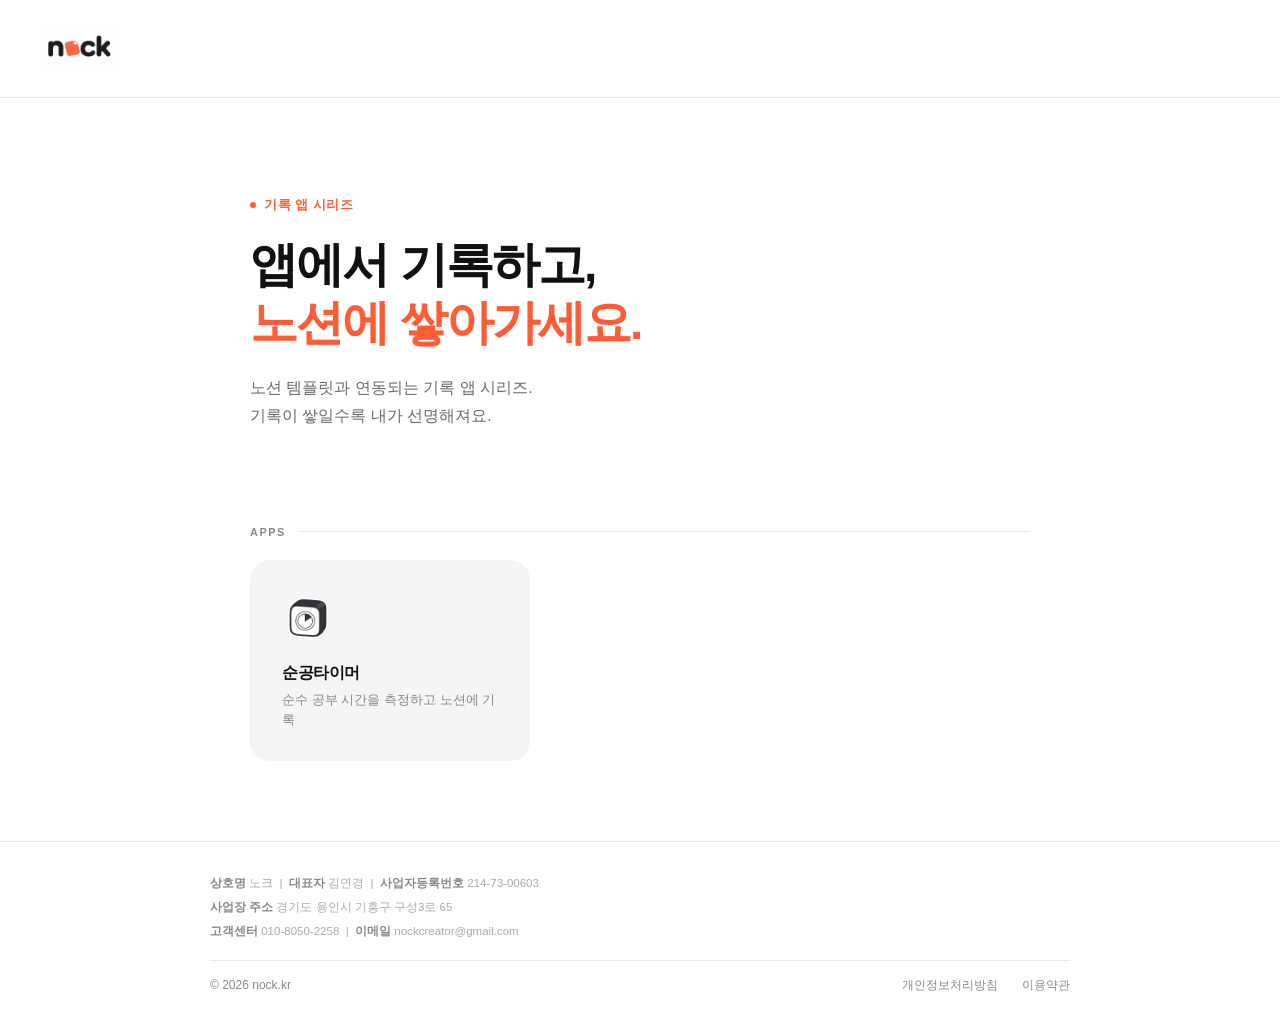
==== index.html @ d2bc4ab3 "feat: Vercel Analytics 스크립트 추가" ====
<!DOCTYPE html>
<html lang="ko">
<head>
  <meta charset="UTF-8">
  <meta name="viewport" content="width=device-width, initial-scale=1.0">
  <title>nock — 기록하고 노션에 쌓아가세요</title>
  <link rel="icon" type="image/png" href="/timer-icon.png">
  <link href="https://hangeul.pstatic.net/hangeul_static/css/nanum-square-round.css" rel="stylesheet">
  <style>

    *, *::before, *::after { box-sizing: border-box; margin: 0; padding: 0; }

    :root {
      --bg: #fff;
      --fg: #111;
      --accent: #FF5C35;
      --gray: #888;
      --border: #e8e8e8;
      --card-bg: #f8f8f8;
    }

    body {
      font-family: 'NanumSquareRound', -apple-system, sans-serif;
      background: var(--bg);
      color: var(--fg);
      min-height: 100vh;
      display: flex;
      flex-direction: column;
    }

    /* ── Header ── */
    header {
      padding: 1.4rem 2.5rem;
      border-bottom: 1px solid var(--border);
      display: flex;
      align-items: center;
      justify-content: space-between;
    }

    .logo {
      text-decoration: none;
      display: flex;
      align-items: center;
    }

    .logo img {
      height: 52px;
      width: auto;
      display: block;
      mix-blend-mode: multiply;
    }

    .header-tag {
      font-size: 0.72rem;
      font-weight: 600;
      color: var(--gray);
      letter-spacing: 0.01em;
    }

    /* ── Main ── */
    main {
      flex: 1;
      max-width: 860px;
      margin: 0 auto;
      width: 100%;
      padding: 6rem 2.5rem 5rem;
    }

    /* ── Hero ── */
    .hero {
      margin-bottom: 6rem;
    }

    .hero-eyebrow {
      display: inline-flex;
      align-items: center;
      gap: 0.5rem;
      font-size: 0.82rem;
      font-weight: 700;
      letter-spacing: 0.04em;
      color: var(--accent);
      margin-bottom: 1.4rem;
    }

    .hero-eyebrow::before {
      content: '';
      display: inline-block;
      width: 6px;
      height: 6px;
      border-radius: 50%;
      background: var(--accent);
    }

    .hero h1 {
      font-size: clamp(2.2rem, 4.5vw, 3rem);
      font-weight: 800;
      letter-spacing: -0.04em;
      line-height: 1.2;
      margin-bottom: 1.4rem;
    }

    @media (max-width: 600px) {
      .hero h1 { font-size: clamp(2.2rem, 8vw, 3rem); }
    }

    .hero h1 .highlight {
      color: var(--accent);
    }

    .hero-desc {
      font-size: 1rem;
      color: #6a6a6a;
      line-height: 1.75;
      max-width: 420px;
    }

    /* ── Section ── */
    .section-header {
      display: flex;
      align-items: center;
      gap: 0.8rem;
      margin-bottom: 1.4rem;
    }

    .section-label {
      font-size: 0.68rem;
      font-weight: 700;
      letter-spacing: 0.14em;
      text-transform: uppercase;
      color: var(--gray);
    }

    .section-line {
      flex: 1;
      height: 1px;
      background: var(--border);
    }

    /* ── Apps Grid ── */
    .apps-grid {
      display: flex;
      flex-wrap: wrap;
      gap: 1rem;
      width: fit-content;
    }

    .app-card {
      flex: 0 0 280px;
      background: #f5f5f5;
      border-radius: 20px;
      padding: 2rem;
      display: flex;
      flex-direction: column;
      gap: 1.2rem;
      transition: background 0.15s;
    }

    .app-card:hover { background: #efefef; }

    .app-icon {
      width: 52px;
      height: 52px;
      object-fit: contain;
      border-radius: 12px;
    }

    .app-info { display: flex; flex-direction: column; gap: 0.35rem; }

    .app-name {
      font-size: 1rem;
      font-weight: 700;
      letter-spacing: -0.025em;
      color: var(--fg);
    }

    .app-desc {
      font-size: 0.82rem;
      color: var(--gray);
      line-height: 1.5;
    }

    .badge {
      display: inline-block;
      width: fit-content;
      font-size: 0.62rem;
      font-weight: 700;
      letter-spacing: 0.08em;
      text-transform: uppercase;
      padding: 0.22rem 0.65rem;
      border-radius: 99px;
      background: var(--accent);
      color: #fff;
      margin-top: 0.4rem;
    }

    /* ── Footer ── */
    footer {
      border-top: 1px solid var(--border);
      padding: 2rem 2.5rem;
    }

    .footer-biz {
      max-width: 860px;
      margin: 0 auto 1.2rem;
      display: flex;
      flex-direction: column;
      gap: 0.35rem;
    }

    .footer-biz p {
      font-size: 0.72rem;
      color: #aaa;
      line-height: 1.6;
    }

    .footer-biz strong {
      color: #888;
      font-weight: 700;
    }

    .footer-biz a {
      color: #aaa;
      text-decoration: none;
    }

    .footer-biz a:hover { color: var(--fg); }

    .footer-bottom {
      max-width: 860px;
      margin: 0 auto;
      display: flex;
      justify-content: space-between;
      align-items: center;
      flex-wrap: wrap;
      gap: 0.8rem;
      padding-top: 1rem;
      border-top: 1px solid var(--border);
    }

    .footer-bottom p {
      font-size: 0.75rem;
      color: var(--gray);
    }

    .footer-links {
      display: flex;
      gap: 1.5rem;
    }

    .footer-links a {
      font-size: 0.75rem;
      color: var(--gray);
      text-decoration: none;
      transition: color 0.15s;
    }

    .footer-links a:hover { color: var(--fg); }

    @media (max-width: 600px) {
      header, main, footer { padding-left: 1.5rem; padding-right: 1.5rem; }
      main { padding-top: 4rem; padding-bottom: 4rem; }
      .hero { margin-bottom: 4rem; }
    }
  </style>
<script defer src="/_vercel/insights/script.js"></script>
</head>
<body>

  <header>
    <a href="/" class="logo">
      <img src="/nock-logo-concept-4.png" alt="nock">
    </a>
  </header>

  <main>
    <div class="hero">
      <p class="hero-eyebrow">기록 앱 시리즈</p>
      <h1>앱에서 기록하고,<br><span class="highlight">노션에 쌓아가세요.</span></h1>
      <p class="hero-desc">노션 템플릿과 연동되는 기록 앱 시리즈.<br>기록이 쌓일수록 내가 선명해져요.</p>
    </div>

    <div class="section-header">
      <span class="section-label">Apps</span>
      <span class="section-line"></span>
    </div>

    <div class="apps-grid">
      <a href="/timer" class="app-card" style="text-decoration:none;">
        <img class="app-icon" src="/timer-icon.png" alt="노크 순공타이머 아이콘">
        <div class="app-info">
          <p class="app-name">순공타이머</p>
          <p class="app-desc">순수 공부 시간을 측정하고 노션에 기록</p>
        </div>
      </a>
    </div>
  </main>

  <footer>
    <div class="footer-biz">
      <p><strong>상호명</strong> 노크 &nbsp;|&nbsp; <strong>대표자</strong> 김연경 &nbsp;|&nbsp; <strong>사업자등록번호</strong> 214-73-00603</p>
      <p><strong>사업장 주소</strong> 경기도 용인시 기흥구 구성3로 65</p>
      <p><strong>고객센터</strong> 010-8050-2258 &nbsp;|&nbsp; <strong>이메일</strong> <a href="mailto:nockcreator@gmail.com">nockcreator@gmail.com</a></p>
    </div>
    <div class="footer-bottom">
      <p>© 2026 nock.kr</p>
      <nav class="footer-links">
        <a href="/privacy">개인정보처리방침</a>
        <a href="/terms">이용약관</a>
      </nav>
    </div>
  </footer>

</body>
</html>
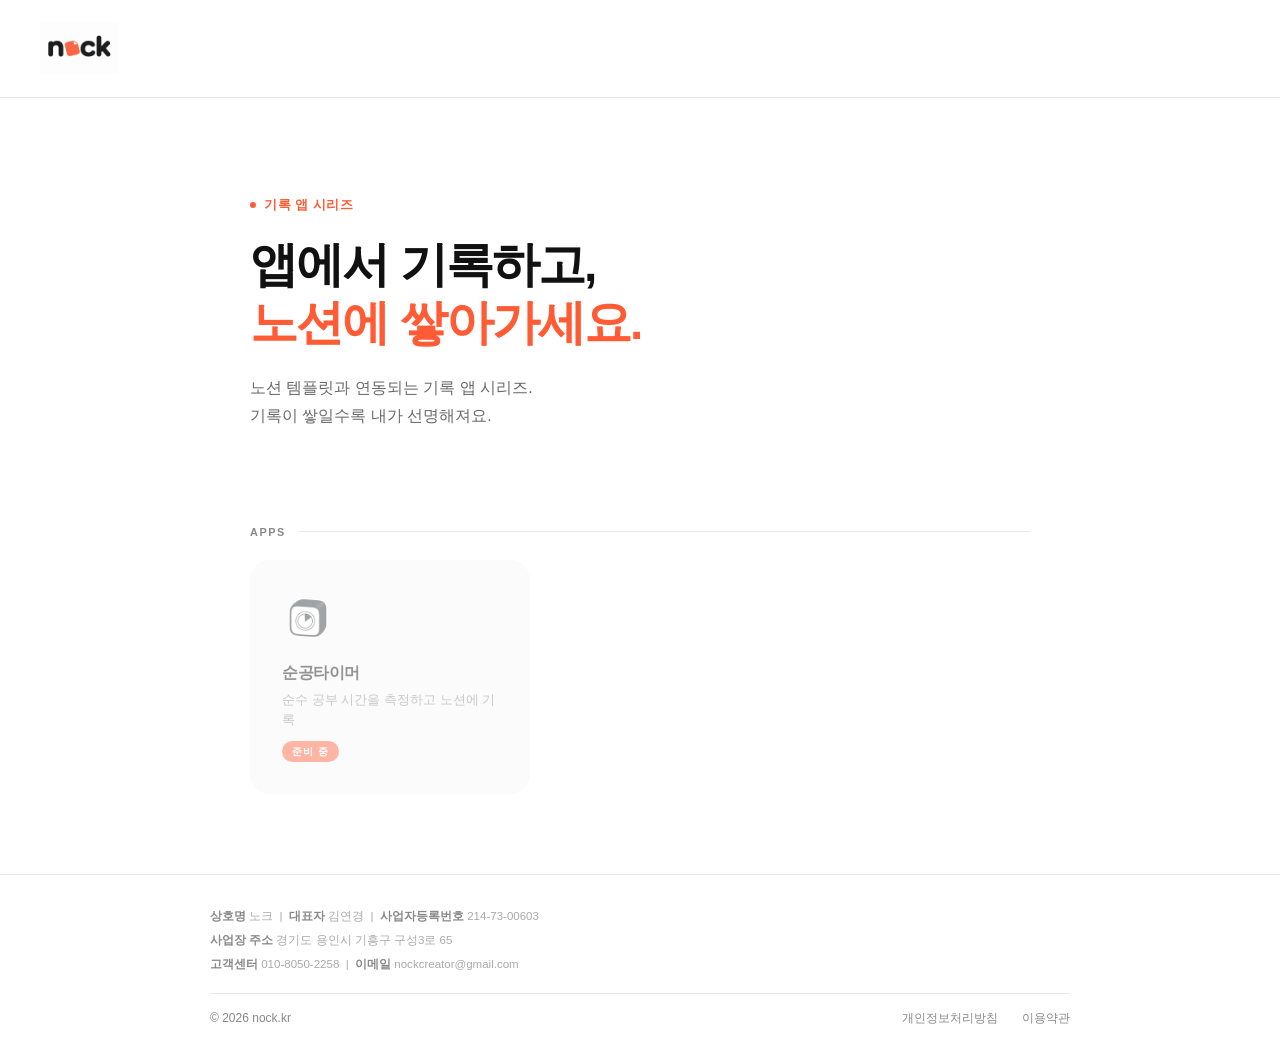
==== commit bbd12fc0: "투두리포트 기준으로 개인정보처리방침·이용약관을 갱신하고 순공타이머 링크를 비활성화한다. App Store 심사 및 앱 설정 링크에 맞춰 법적 문서를 iOS 앱 전용으로 정리했다. " ====
--- a/index.html
+++ b/index.html
@@ -157,6 +157,19 @@
 
     .app-card:hover { background: #efefef; }
 
+    .app-card--disabled {
+      opacity: 0.45;
+      cursor: not-allowed;
+      pointer-events: none;
+    }
+
+    .app-card--disabled:hover { background: #f5f5f5; }
+
+    .badge--muted {
+      background: #ccc;
+      color: #666;
+    }
+
     .app-icon {
       width: 52px;
       height: 52px;
@@ -285,13 +298,14 @@
     </div>
 
     <div class="apps-grid">
-      <a href="/timer" class="app-card" style="text-decoration:none;">
+      <div class="app-card app-card--disabled" aria-disabled="true">
         <img class="app-icon" src="/timer-icon.png" alt="노크 순공타이머 아이콘">
         <div class="app-info">
           <p class="app-name">순공타이머</p>
           <p class="app-desc">순수 공부 시간을 측정하고 노션에 기록</p>
+          <span class="badge badge--muted">준비 중</span>
         </div>
-      </a>
+      </div>
     </div>
   </main>
 
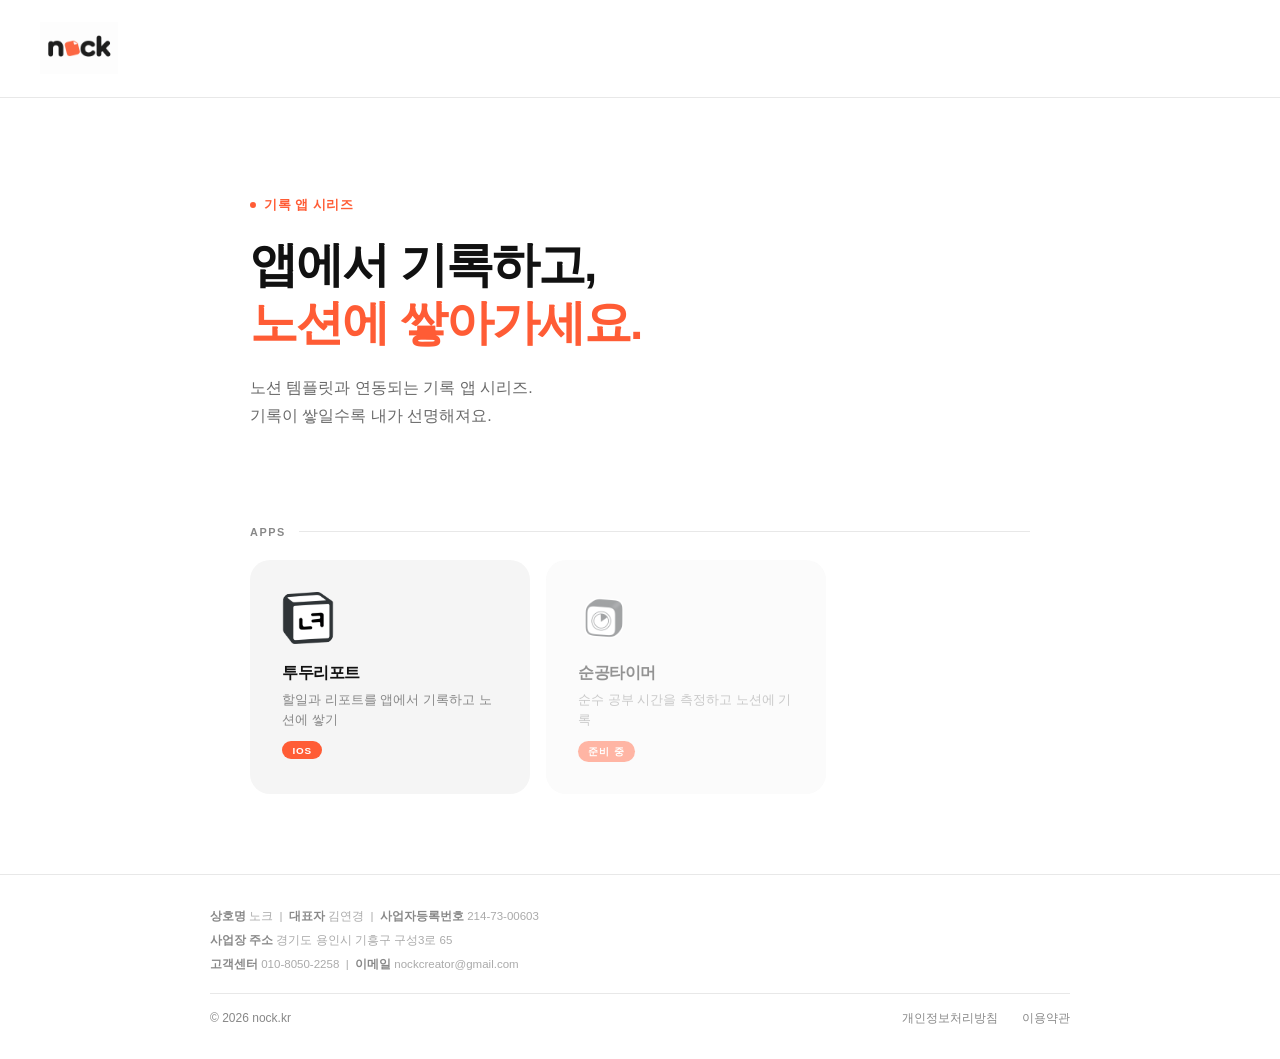
==== commit 85dcbb60: "투두리포트 앱 사용방법 페이지를 추가하고 홈에 앱 카드를 연결한다. Co-authored-by: Cursor <cursoragent@cursor.com>" ====
--- a/index.html
+++ b/index.html
@@ -298,6 +298,14 @@
     </div>
 
     <div class="apps-grid">
+      <a class="app-card" href="/todoreport" style="text-decoration:none;color:inherit;">
+        <img class="app-icon" src="/nock-icon.png" alt="투두리포트 아이콘">
+        <div class="app-info">
+          <p class="app-name">투두리포트</p>
+          <p class="app-desc">할일과 리포트를 앱에서 기록하고 노션에 쌓기</p>
+          <span class="badge">iOS</span>
+        </div>
+      </a>
       <div class="app-card app-card--disabled" aria-disabled="true">
         <img class="app-icon" src="/timer-icon.png" alt="노크 순공타이머 아이콘">
         <div class="app-info">
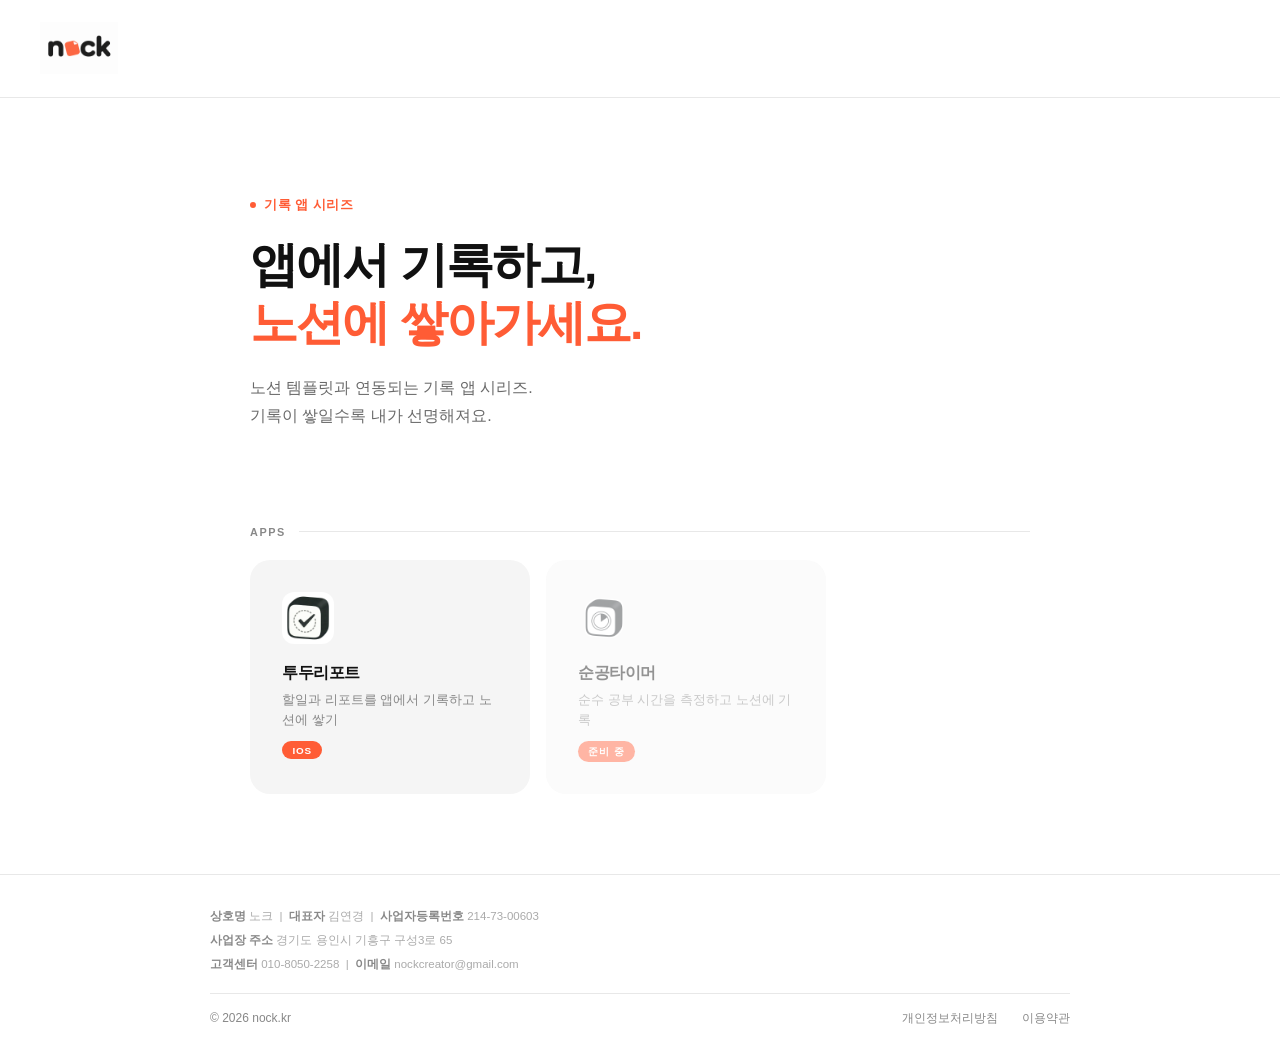
==== commit 03568540: "사이트 파비콘과 투두리포트 아이콘을 appicon_w.png로 교체한다. Co-authored-by: Cursor <cursoragent@cursor.com>" ====
--- a/index.html
+++ b/index.html
@@ -4,7 +4,7 @@
   <meta charset="UTF-8">
   <meta name="viewport" content="width=device-width, initial-scale=1.0">
   <title>nock — 기록하고 노션에 쌓아가세요</title>
-  <link rel="icon" type="image/png" href="/timer-icon.png">
+  <link rel="icon" type="image/png" href="/appicon_w.png">
   <link href="https://hangeul.pstatic.net/hangeul_static/css/nanum-square-round.css" rel="stylesheet">
   <style>
 
@@ -299,7 +299,7 @@
 
     <div class="apps-grid">
       <a class="app-card" href="/todoreport" style="text-decoration:none;color:inherit;">
-        <img class="app-icon" src="/nock-icon.png" alt="투두리포트 아이콘">
+        <img class="app-icon" src="/appicon_w.png" alt="투두리포트 아이콘">
         <div class="app-info">
           <p class="app-name">투두리포트</p>
           <p class="app-desc">할일과 리포트를 앱에서 기록하고 노션에 쌓기</p>
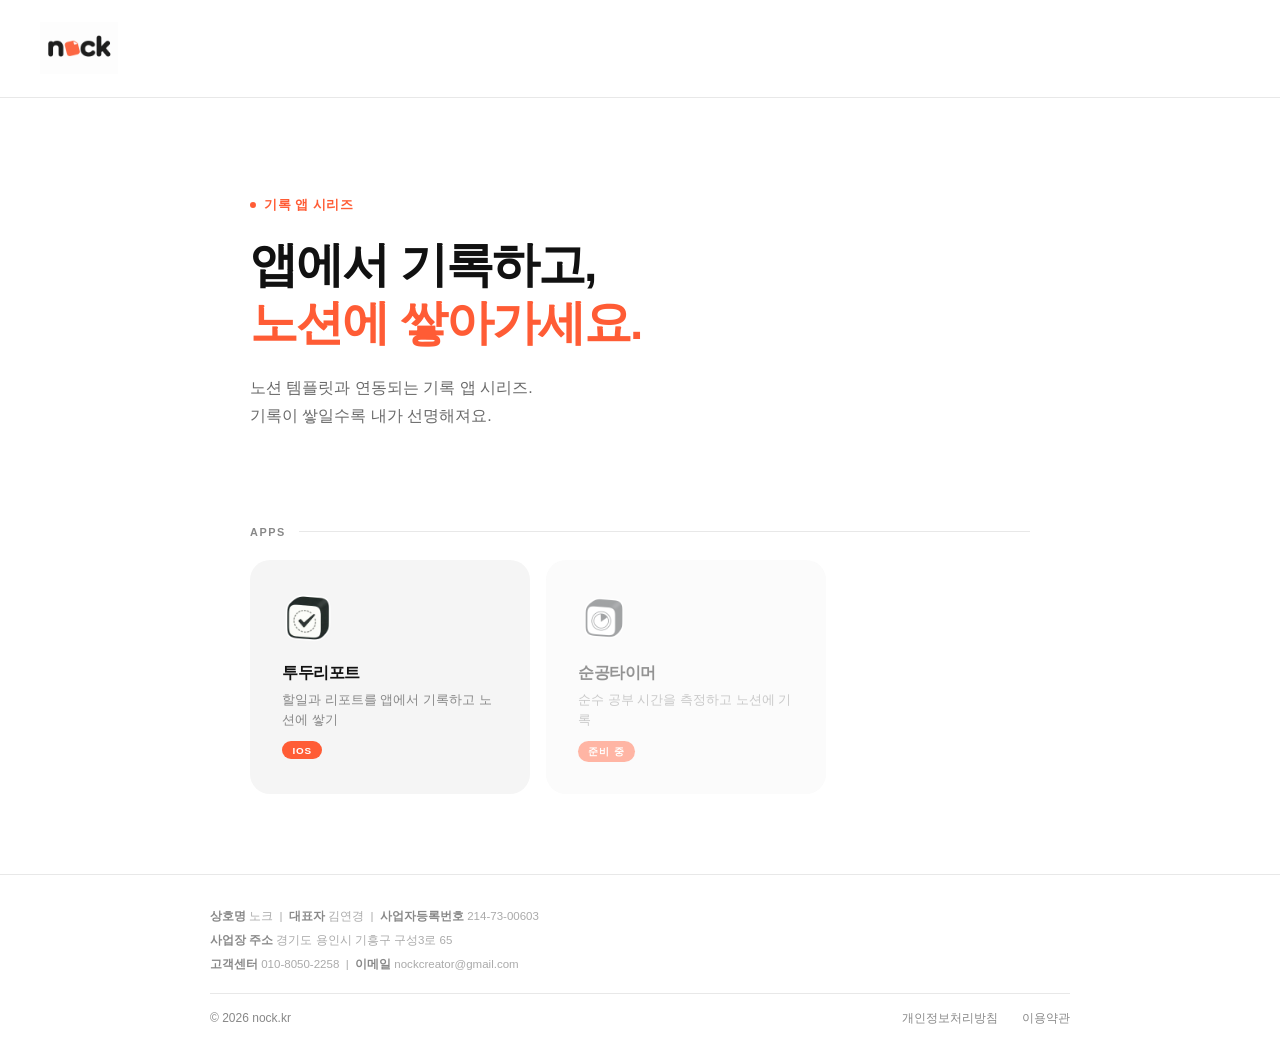
==== commit 234f4077: "사이트 아이콘을 appicon_s.png로 수정한다. Co-authored-by: Cursor <cursoragent@cursor.com>" ====
--- a/index.html
+++ b/index.html
@@ -4,7 +4,7 @@
   <meta charset="UTF-8">
   <meta name="viewport" content="width=device-width, initial-scale=1.0">
   <title>nock — 기록하고 노션에 쌓아가세요</title>
-  <link rel="icon" type="image/png" href="/appicon_w.png">
+  <link rel="icon" type="image/png" href="/appicon_s.png">
   <link href="https://hangeul.pstatic.net/hangeul_static/css/nanum-square-round.css" rel="stylesheet">
   <style>
 
@@ -299,7 +299,7 @@
 
     <div class="apps-grid">
       <a class="app-card" href="/todoreport" style="text-decoration:none;color:inherit;">
-        <img class="app-icon" src="/appicon_w.png" alt="투두리포트 아이콘">
+        <img class="app-icon" src="/appicon_s.png" alt="투두리포트 아이콘">
         <div class="app-info">
           <p class="app-name">투두리포트</p>
           <p class="app-desc">할일과 리포트를 앱에서 기록하고 노션에 쌓기</p>
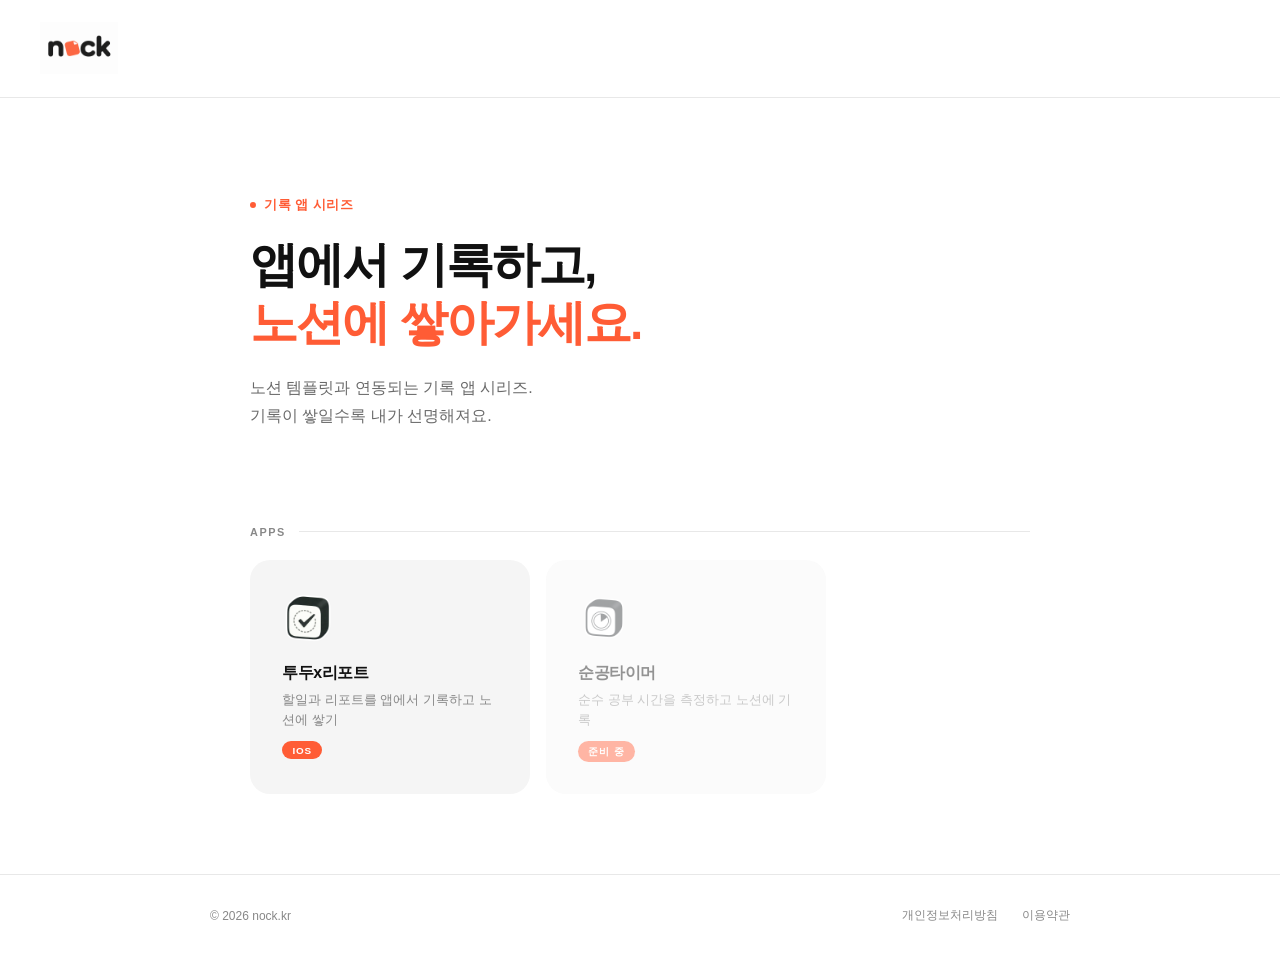
==== commit 77be6447: "투두x리포트 랜딩을 가이드·FAQ 분리 페이지로 재구성하고 사업자 정보를 임시 숨긴다. Co-authored-by: Cursor <cursoragent@cursor.com>" ====
--- a/index.html
+++ b/index.html
@@ -213,11 +213,7 @@
     }
 
     .footer-biz {
-      max-width: 860px;
-      margin: 0 auto 1.2rem;
-      display: flex;
-      flex-direction: column;
-      gap: 0.35rem;
+      display: none;
     }
 
     .footer-biz p {
@@ -246,8 +242,6 @@
       align-items: center;
       flex-wrap: wrap;
       gap: 0.8rem;
-      padding-top: 1rem;
-      border-top: 1px solid var(--border);
     }
 
     .footer-bottom p {
@@ -299,9 +293,9 @@
 
     <div class="apps-grid">
       <a class="app-card" href="/todoreport" style="text-decoration:none;color:inherit;">
-        <img class="app-icon" src="/appicon_s.png" alt="투두리포트 아이콘">
+        <img class="app-icon" src="/appicon_s.png" alt="투두x리포트 아이콘">
         <div class="app-info">
-          <p class="app-name">투두리포트</p>
+          <p class="app-name">투두x리포트</p>
           <p class="app-desc">할일과 리포트를 앱에서 기록하고 노션에 쌓기</p>
           <span class="badge">iOS</span>
         </div>
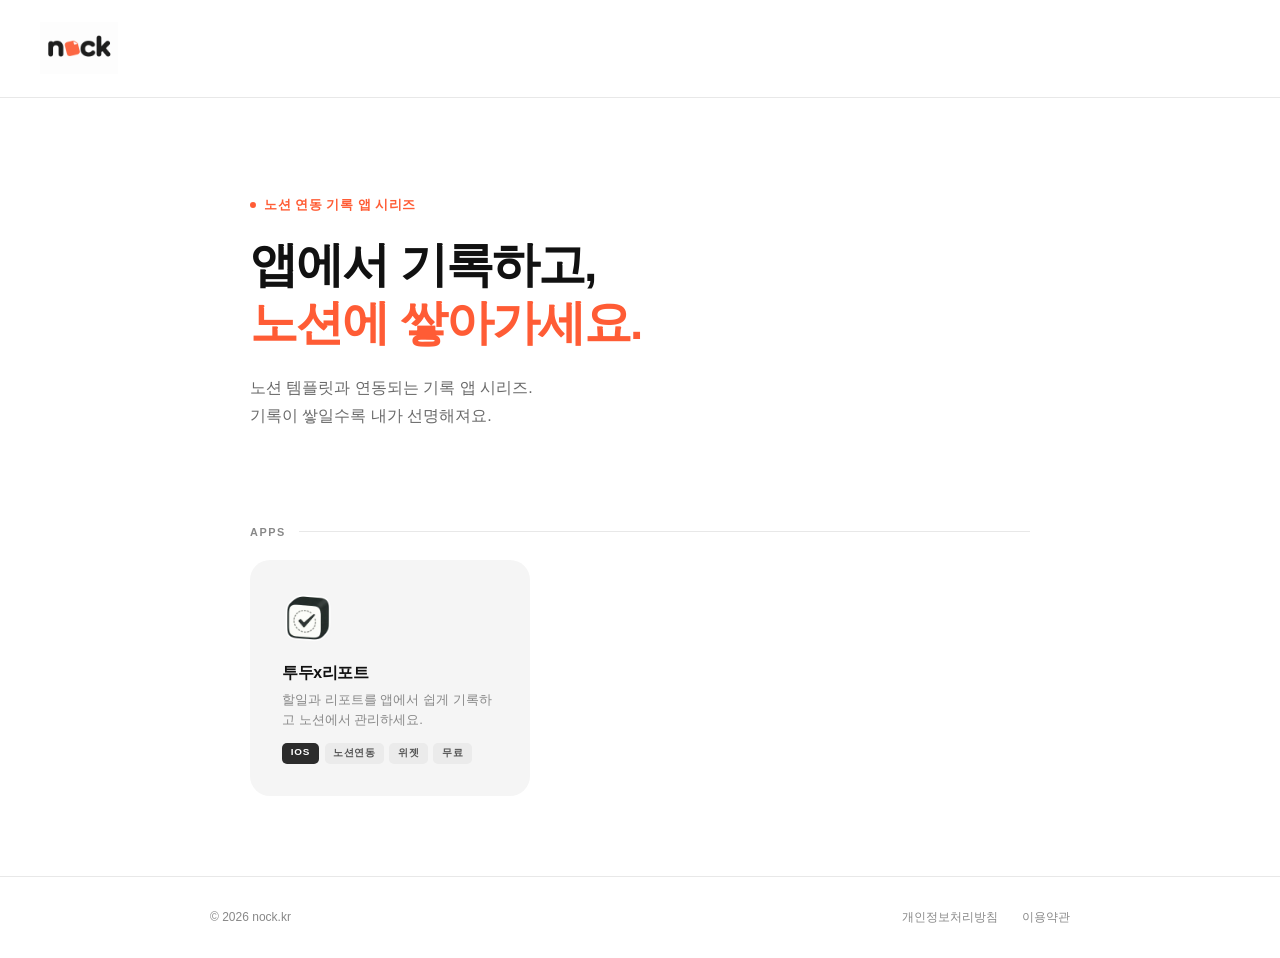
==== commit 69acea94: "홈·투두x리포트 카피와 태그를 정리하고 포인트 컬러 및 헤더 타이포를 조정한다. Co-authored-by: Cursor <cursoragent@cursor.com>" ====
--- a/index.html
+++ b/index.html
@@ -157,19 +157,6 @@
 
     .app-card:hover { background: #efefef; }
 
-    .app-card--disabled {
-      opacity: 0.45;
-      cursor: not-allowed;
-      pointer-events: none;
-    }
-
-    .app-card--disabled:hover { background: #f5f5f5; }
-
-    .badge--muted {
-      background: #ccc;
-      color: #666;
-    }
-
     .app-icon {
       width: 52px;
       height: 52px;
@@ -192,18 +179,33 @@
       line-height: 1.5;
     }
 
+    .app-tags {
+      display: flex;
+      flex-wrap: wrap;
+      gap: 0.35rem;
+      margin-top: 0.5rem;
+    }
+
     .badge {
       display: inline-block;
       width: fit-content;
       font-size: 0.62rem;
       font-weight: 700;
+      letter-spacing: 0.04em;
+      padding: 0.22rem 0.55rem;
+      border-radius: 5px;
+    }
+
+    .badge--ios {
+      background: #2c2c2c;
+      color: #fff;
+      text-transform: uppercase;
       letter-spacing: 0.08em;
-      text-transform: uppercase;
-      padding: 0.22rem 0.65rem;
-      border-radius: 99px;
-      background: var(--accent);
-      color: #fff;
-      margin-top: 0.4rem;
+    }
+
+    .badge--subtle {
+      background: #ebebeb;
+      color: #555;
     }
 
     /* ── Footer ── */
@@ -281,7 +283,7 @@
 
   <main>
     <div class="hero">
-      <p class="hero-eyebrow">기록 앱 시리즈</p>
+      <p class="hero-eyebrow">노션 연동 기록 앱 시리즈</p>
       <h1>앱에서 기록하고,<br><span class="highlight">노션에 쌓아가세요.</span></h1>
       <p class="hero-desc">노션 템플릿과 연동되는 기록 앱 시리즈.<br>기록이 쌓일수록 내가 선명해져요.</p>
     </div>
@@ -296,18 +298,15 @@
         <img class="app-icon" src="/appicon_s.png" alt="투두x리포트 아이콘">
         <div class="app-info">
           <p class="app-name">투두x리포트</p>
-          <p class="app-desc">할일과 리포트를 앱에서 기록하고 노션에 쌓기</p>
-          <span class="badge">iOS</span>
+          <p class="app-desc">할일과 리포트를 앱에서 쉽게 기록하고 노션에서 관리하세요.</p>
+          <div class="app-tags">
+            <span class="badge badge--ios">iOS</span>
+            <span class="badge badge--subtle">노션연동</span>
+            <span class="badge badge--subtle">위젯</span>
+            <span class="badge badge--subtle">무료</span>
+          </div>
         </div>
       </a>
-      <div class="app-card app-card--disabled" aria-disabled="true">
-        <img class="app-icon" src="/timer-icon.png" alt="노크 순공타이머 아이콘">
-        <div class="app-info">
-          <p class="app-name">순공타이머</p>
-          <p class="app-desc">순수 공부 시간을 측정하고 노션에 기록</p>
-          <span class="badge badge--muted">준비 중</span>
-        </div>
-      </div>
     </div>
   </main>
 
